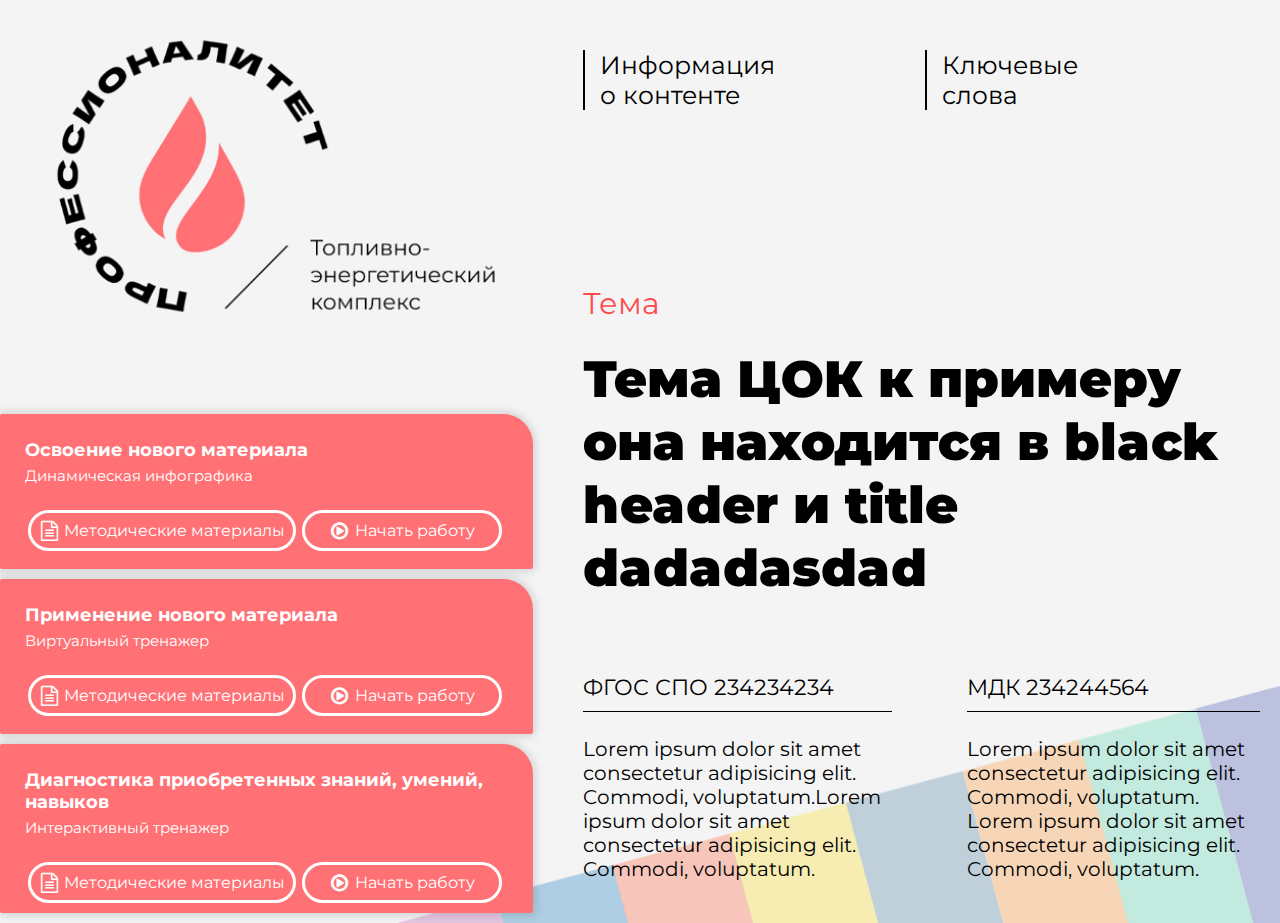
==== index.html @ f3018c9e "11.10.2024 10.12 Add new type test" ====
<!DOCTYPE html>
<html lang="en">
<head>
    <meta charset="UTF-8">
    <meta name="viewport" content="width=device-width, initial-scale=1.0">
    <script src="./data/data_main_p.js"></script>
    <script src="./scripts/main_page.js" defer></script>
    <title id="title_text_place"> </title>
    <link rel="stylesheet" href="https://cdnjs.cloudflare.com/ajax/libs/font-awesome/4.7.0/css/font-awesome.css" integrity="sha512-5A8nwdMOWrSz20fDsjczgUidUBR8liPYU+WymTZP1lmY9G6Oc7HlZv156XqnsgNUzTyMefFTcsFH/tnJE/+xBg==" crossorigin="anonymous" referrerpolicy="no-referrer" />
    <link rel="stylesheet" href="./styles/style.css">
    <link rel="stylesheet" href="./styles/popup.css">
    <link type="Image/x-icon" href="../../content/favicon.ico" rel="icon">
</head>
<body class="main_viewport" id="#style-10">
    <div class="main_container">
        <img src="content/main_logo.png" alt="main_logo" class="main_logo1">
        <div class="left_side">
            <div class="main_logo">
                <img src="content/main_logo.png" alt="main_logo" class="main_logo2">
            </div>
            <div class="buttons_content">
                <div class="lern_new_material">
                    <div class="upper_side">
                        <p class="first_word">Освоение нового материала</p>
                        <p class="second_word">Динамическая инфографика</p>
                        <div class="bottom_side">
                            <div class="btn_metod_mat">
                                <a href="#popup3" class="link_metod_mat"><i class="fa fa-file-text-o" aria-hidden="true"></i>
                                    Методические материалы
                                </a>
                            </div>
                            <div class="btn_metod_mat">
                                <a href="./pages/eom_1_unit/index.html" class="link_metod_mat"><i class="fa fa-play-circle-o" aria-hidden="true"></i>
                                    Начать работу
                                </a>
                            </div>
                        </div>
                    </div>
                </div>
                <div class="practic_new_material">
                    <div class="upper_side">
                        <p class="first_word">Применение нового материала</p>
                        <p class="second_word">Виртуальный тренажер</p>
                        <div class="bottom_side">
                            <div class="btn_metod_mat">
                                <a href="#popup4" class="link_metod_mat"><i class="fa fa-file-text-o" aria-hidden="true"></i>
                                    Методические материалы
                                </a>
                            </div>
                            <div class="btn_metod_mat">
                                <a href="./pages/eom_2_unit/index.html" class="link_metod_mat"><i class="fa fa-play-circle-o" aria-hidden="true"></i>
                                    Начать работу
                                </a>
                            </div>
                        </div>
                    </div>
                </div>
                <div class="test_new_material">
                    <div class="upper_side">
                        <p class="first_word">Диагностика приобретенных знаний, умений, навыков</p>
                        <p id="card_eom_3" class="second_word">Интерактивная мини-игра</p>
                        <div class="bottom_side">
                            <div class="btn_metod_mat">
                                <a href="#popup5" class="link_metod_mat"><i class="fa fa-file-text-o" aria-hidden="true"></i>
                                    Методические материалы
                                </a>
                            </div>
                            <div class="btn_metod_mat">
                                <a id="eom_3_ref" href="./pages/eom_3_unit/index.html" class="link_metod_mat"><i class="fa fa-play-circle-o" aria-hidden="true"></i>
                                    Начать работу
                                </a>
                            </div>
                        </div>
                    </div>
                </div>
            </div>
        </div>
        <div class="right_side">
            <div id="upper_right2" class="upper_right">
                <div class="content_info">
                    <a href="#popup1" class="link_content_info">Информация <br>о контенте</br></a>
                </div>
                <div class="key_word">
                    <a href="#popup2" class="link_key_word">Ключевые <br>слова</br></a>
                </div>
            </div>
            <div class="center_right">
                <p class="theme">Тема</p>
                <p class="main_content_name"> 

                </p>
            </div>
            <div class="bottom_right">
                <div class="fgos_and_mdk">
                    <div>
                        <h5 class="fgos">ФГОС СПО <span id="fgos_number"> </span></h5>
                        <p class="fgos_text" id="fgos_text_place">
                            
                        </p>
                    </div>
                    <div>
                        <h5 class="mdk">МДК <span id="mdk_number"> </span></h5>
                        <p class="mdk_text" id="mdk_text_place">
                            
                        </p>
                    </div>
                </div>
            </div>
        </div>
    </div>
    <div id="popup1" class="popup">
        <div class="popup_body">
            <div class="popup_content">
                <div class="popup_header">
                    <h3>Информация о контенте</h3>
                    <a href="#" class="close_popup"><i class="fa fa-times-circle fa-2xl" aria-hidden="true"></i></a>
                </div>
                <div class="popup_text" id="popup_text_1">
                    <h3 class="popup_content_header">ФГОС СПО</h3>
                    <p class="popup_tex_content"></p>
                    <h3 class="popup_content_header">ПООП Профессионалитета</h3>
                    <p class="popup_tex_content"></p>
                    <h3 class="popup_content_header">Профессиональный модуль</h3>
                    <p class="popup_tex_content"></p>
                    <h3 class="popup_content_header">МДК</h3>
                    <p class="popup_tex_content"></p>
                    <h3 class="popup_content_header">Раздел</h3>
                    <p class="popup_tex_content"></p>
                    <h3 class="popup_content_header">Тема</h3>
                    <p class="popup_tex_content"></p>
                </div>
            </div>
        </div>
    </div>
    <div id="popup2" class="popup">
        <div class="popup_body">
            <div class="popup_content">
                <div class="popup_header">
                    <h3>Ключевые слова</h3>
                    <a href="#" class="close_popup"><i class="fa fa-times-circle fa-2xl" aria-hidden="true"></i></a>
                </div>
                <div class="popup_text" id="popup_text_2">

                </div>
            </div>
        </div>
    </div>
    <div id="popup3" class="popup">
        <div class="popup_body">
            <div class="popup_content">
                <div class="popup_header">
                    <h3>Рекомендации для обучающегося </h3>
                    <a href="#" class="close_popup"><i class="fa fa-times-circle fa-2xl" aria-hidden="true"></i></a>
                </div>
                <div class="popup_text methods" id="popup_text_3">
                </div>
            </div>
        </div>
    </div>
    <div id="popup4" class="popup">
        <div class="popup_body">
            <div class="popup_content">
                <div class="popup_header">
                    <h3>Рекомендации для обучающегося </h3>
                    <a href="#" class="close_popup"><i class="fa fa-times-circle fa-2xl" aria-hidden="true"></i></a>
                </div>
                <div class="popup_text methods" id="popup_text_4">

                </div>
            </div>
        </div>
    </div>
    <div id="popup5" class="popup">
        <div class="popup_body">
            <div class="popup_content">
                <div class="popup_header">
                    <h3>Рекомендации для обучающегося </h3>
                    <a href="#" class="close_popup"><i class="fa fa-times-circle fa-2xl" aria-hidden="true"></i></a>
                </div>
                <div class="popup_text methods" id="popup_text_5">

                </div>
            </div>
        </div>
    </div>
</body>
</html>
---- styles/style.css ----
@import url('https://fonts.googleapis.com/css2?family=Montserrat:wght@200;300;400;500;600;700;800;900&family=Poppins:wght@200;300;400;500;600;700;800;900&display=swap');
*{
    margin: 0;
    padding: 0;
    box-sizing: border-box;
    font-family: 'Montserrat','Poppins', sans-serif;
}
body{
    background: #f4f4f4;
    min-height: 100vh;
    overflow-x: hidden;
}
a{
    text-decoration: none;
    color: #000;
}
.popup_method_list{
    margin-left: 15px;
}
.main_logo2{
    cursor: pointer;
    transition: transform 0.5s ease;
}
.main_logo2:hover{
    transform: scale(1.02);
}
.main_logo2:active {
    transform: scale(1.0);
    animation: shakeAnimation  0.5s ease;
}
@keyframes shakeAnimation  {
    0% {
        transform: rotate(0deg);
    }
    25% {
        transform: rotate(-2deg);
    }
    50% {
        transform: rotate(2deg);
    }
    75% {
        transform: rotate(-2deg);
    }
    100% {
        transform: rotate(0deg);
    }
}
.main_container{
    position: absolute;
    width: 100%;
    max-width: 100%;
    min-height: 100%;
    margin: 0px;
    background: #f4f4f4;
    display: grid;
    grid-template-columns: 1fr 3fr;
}
.main_logo{
    margin-bottom: 50px;
}
.lern_new_material{
    background-color: rgb(255, 113, 117);
    border-radius: 2px 30px 2px 2px;
    min-height: 155px;
    display: flex;
    flex-direction: column;
    margin-bottom: 10px;
    box-shadow: 0px 0px 10px 2px rgba(0, 0, 0, .15);
}
.practic_new_material{
    background-color: rgb(255, 113, 117);
    border-radius: 2px 30px 2px 2px;
    min-height: 155px;
    display: flex;
    flex-direction: column;
    margin-bottom: 10px;
    box-shadow: 0px 0px 10px 2px rgba(0, 0, 0, .15);
}
.test_new_material{
    background-color: rgb(255, 113, 117);
    border-radius: 2px 30px 2px 2px;
    min-height: 155px;
    display: flex;
    flex-direction: column;
    margin-bottom: 10px;
    box-shadow: 0px 0px 10px 2px rgba(0, 0, 0, .15);
}
.lern_new_material:hover{
    background-color: rgb(255, 75, 79);
    transition: 0.3s;
}
.practic_new_material:hover{
    background-color: rgb(255, 75, 79);
    transition: 0.3s;
}
.test_new_material:hover{
    background-color: rgb(255, 75, 79);
    transition: 0.3s;
}
.upper_side{
    margin-top: 15px;
    margin-left: 15px;
    width: 500px;
    padding: 10px;
}
.left_side{
    display: flex;
    flex-direction: column;
    justify-content: space-around;
}
.bottom_side{
    margin-top: 10px;
    display: flex;
    align-items: center;
    justify-content: space-around;
}
.first_word{
    font-weight: 700;
    font-size: 18px;
    margin-bottom: 5px;
    color: white;
    font-family: 'Montserrat';
}
.second_word{
    font-size: 15px;
    margin-bottom: 25px;
    color: white;
    font-family: 'Montserrat';
}
.btn_metod_mat{
    min-width: 200px;
    border: solid;
    border-color: white;
    display: flex;
    align-items: center;
    justify-content: center;
    border-radius: 25px;
}
.btn_metod_mat:hover{
    border-color: rgb(175, 18, 18);
}
.btn_metod_mat:hover a{
    color: rgb(175, 18, 18);
}
.btn_metod_mat:active{
    border-color: white;
}
.btn_metod_mat:active a{
    color: white;
}
.btn_metod_mat a{
    margin-left: 8px;
    margin-right: 8px;
    height: 100%;
    width: 100%;
    display: flex;
    align-items: center;
    justify-content: center;
    color: white;
}
.btn_metod_mat i{
    margin-right: 5px;
    margin-top: 5px;
    margin-bottom: 5px;
    height: 25px;
    width: 20px;
    display: flex;
    align-items: center;
    justify-content: center;
    font-size: 20px;
}
.main_container{
    background-image: url(../content/background_1.png);
    background-position: bottom right;
    background-repeat: no-repeat;
    background-size: contain;
}
.upper_right{
    display: flex;
    margin-left: 150px;
    margin-top: 50px;
    font-size: 25px;
    color: #000;
}
.content_info{
    border-left: 2px solid #000;
    padding-left: 15px;
    color: #000;
}
.content_info:hover {
    border-left: 3px solid rgb(255, 75, 79);
}
.key_word{
    margin-left: 150px;
    border-left: 2px solid #000;
    padding-left: 15px;
    color: #000;
}
.key_word:hover{
    border-left: 3px solid rgb(255, 75, 79);
}
.theme{
    color: rgb(255, 75, 79);
    font-size: 30px;
    align-items: center;
    margin-top: 175px;
    margin-left: 150px;
}
.main_content_name{
    margin-top: 25px;
    margin-right: 50px;
    margin-left: 150px;
    font-size: calc(4vw);
    font-weight: 900;
}
.fgos_and_mdk{
    display: flex;
    margin-left: 150px;
    margin-right: 20px;
}
.main_logo1{
    display: none;
}
.fgos_and_mdk h5{
    text-wrap: nowrap;
    font-weight: 400;
    font-size: 22px;
    width: auto;
    margin-top: 75px;
    padding-bottom: 10px;
    border-bottom: solid 1px;
}
.fgos_text{
    margin-top: 25px;
    font-size: 20px;
    max-width: 400px;
}
.mdk{
    margin-left: 75px;
    width: 300px;
}
.mdk_text{
    max-width: 250px;
    font-size: 20px;
    margin-top: 25px;
    margin-left: 75px;
    max-width: 400px;
}
.main_viewport::-webkit-scrollbar-track
{
	background-color: #dadada;
	border-radius: 0px;
    padding: 15px;
    width: 25px;
}
.main_viewport::-webkit-scrollbar
{
	width: 10px;
	background-color: #F5F5F5;
    padding: 15px;
    width: 15px;
}
.main_viewport::-webkit-scrollbar-thumb
{
	background-color: rgba(0, 0, 0, .2);
	border-radius: 10px;
	background-image: rgba(0, 0, 0, .2);
    width: 15px;
}
@media (max-width: 1580px){
    .main_container{
        background-image: url(../content/background_2.png);
        background-position: bottom right;
        background-repeat: no-repeat;
        background-size: contain;
    }
}
@media (max-width: 1370px){
    .upper_right{
        margin-left: 50px;
    }
    .theme{
        margin-left: 50px;
    }
    .main_content_name{
        margin-left: 50px;
    }
    .fgos_and_mdk{
        margin-left: 50px;
    }
}
@media (max-width: 1270px){
    .upper_right{
        display: flex;
        margin-left: 50px;
        margin-top: 50px;
        font-size: 25px;
        color: #000;
    }
    .content_info{
        border-left: 2px solid #000;
        padding-left: 15px;
        color: #000;
    }
    .key_word{
        margin-left: 50px;
        border-left: 2px solid #000;
        padding-left: 15px;
        color: #000;
    }
    .theme{
        color: rgb(255, 113, 117);
        font-size: 30px;
        align-items: center;
        margin-top: 175px;
        margin-left: 50px;
    }
    .main_content_name{
        margin-top: 25px;
        margin-left: 50px;
        font-size: calc(4vw);
        font-weight: 900;
    }
    .fgos_and_mdk{
        display: flex;
        margin-left: 50px;
    }
    .fgos_text{
        margin-top: 25px;
        font-size: 18px;
        max-width: 250px;
    }
}
@media (max-width: 1120px){
    .main_content_name{
        font-size: calc(25px + 2vw);
        font-weight: 800;
    }
    .upper_right{
        display: block;
        font-size: 20px;
    }
    .key_word{
        margin-left: 0;
        margin-top: 25px;
    }
    .fgos_and_mdk{
        padding-bottom: 15px;
        margin-top: 25px;
    }
    .theme{
        font-size: 30px;
    }
    .main_content_name{
        font-size: calc(3px+1vw);
    }
    .fgos_and_mdk h5{
        margin-top: 25px;
        font-size: 22px;
    }
    .fgos_text{
        margin-bottom: 15px;
        font-size: 20px;
    }
    .mdk{
        margin-left: 50px;
        margin-top: 10px;
    }
    .mdk_text{
        margin-left: 50px;
    }
}
@media (max-width: 1024px){
    .first_word{
        font-size: 23px;
    }
    .main_logo1{
        display: flex;
    }
    .fgos_and_mdk{
        width: 100%;
        display: flex;
        justify-content: space-around;
        margin: auto;
        max-width: 100%;
        padding-bottom: 15px;
        margin-top: 25px;
    }
    .main_logo2{
        display: none;
    }
    #upper_left{
        display: block;
        font-size: 20px;
        margin-bottom: 50px;
    }
    .second_word{
        font-size: 18px;
        margin-bottom: 10px;
    }
    .upper_side{
        width: 95%;
    }
    .bottom_side{
        justify-content: space-around;
    }
    .main_container{
        background-image: url(../content/background_3.png);
        background-position: bottom right;
        background-repeat: no-repeat;
        background-position-x: 2;
        background-size: auto;
    }
    .main_content_name{
        width: 80%;
        max-width: 80% !important;
    }
    .main_container{
        grid-template-columns: repeat(1, 1fr);
        grid-auto-flow: row;
    }
    .theme{
        margin-top: 50px;
    }
    .mdk_text{
        margin-bottom: 50px;
    }
    .main_content_name{
        max-width: 95vw;
    }
    .right_side{
        order: 1;
    }
    .left_side{
        order: 2;
    }
    .mdk{
        margin-left: 0px;
        margin-top: 10px;
    }
    .mdk_text{
        margin-left: 0px;
    }
}
@media (max-width: 750px){
    .fgos_text{
        width: 100%;
        max-width: 100%;
    }
    .fgos_and_mdk{
        margin-left: 50px;
        width: 80%;
        flex-direction: column;
    }
    .mdk_text{
        width: 100%;
        max-width: 100%;
    }
}
@media (max-width: 550px){
    .bottom_side{
        flex-direction: column;
    }
    .btn_metod_mat{
        margin-bottom: 15px;
        min-width: 270px;
    }
    .btn_metod_mat i{
        margin-top: 10px;
        margin-bottom: 10px;
    }
}
@media (max-width: 520px){
    .popup_text{
        flex-direction: column;
    }
    .popup_image{
        margin-left: 0;
        margin-top: 15px;
    }
}
---- styles/popup.css ----
/* Popup window */
.popup {
    position: fixed;
    width: 100%;
    height: 100%;
    background-color: #00000050;
    top: 0;
    left: 0;
    color: white;
    opacity: 0;
    visibility: hidden;
    overflow-y: auto;
    overflow-x: hidden;
}
.popup_text{
    display: flex;
    height: 500px;
    overflow-y: auto;
    scroll-snap-align: start;
    padding: 15px;
    align-items: flex-start;
    flex-direction: column;
    padding: 10px;
    font-size: 20px;
}
.popup_body {
    min-height: 100vh;
    display: flex;
    align-items: center;
    justify-content: center;
    padding: 30px 20px;
}
.popup_content {
    background-color: white;
    color: black;
    max-width: 700px;
    border-radius: 15px;
    padding: 25px;
}
.popup_header {
    display: flex;
    justify-content: space-between;
    padding-bottom: 15px;
    color: rgb(255, 113, 117);
    font-size: 25px;
}
.popup_header a{
    margin-left: 25px;
}
.close_popup {
    font-size: 25px;
    margin-right: 5px;
}
.close_popup:active {
    color: rgb(255, 113, 117);
}
.popup:target{
    opacity: 1;
    visibility: visible;
}
.popup_content_header{
    color: #ff7175;
    margin: 15px;
    margin-left: 0px;
}
.popup_tex_content{
    margin-left: 0px;
}
.key_word_text{
    margin-bottom: 20px;
    padding-bottom: 10px;
    border-bottom: solid 1px;
}
.key_word_text span{
    font-weight: 800;
}
.popup_method_list li{  
    margin: 15px;
}
.popup_method_list li ul{
    margin-left: 25px;
}
.popup_method_list li::marker{
    font-size: 30px;
    color: rgb(0, 112, 192);
}
.list_second_level li{
    font-size: 20px;
    list-style-type: none;
}
.list_second_level > li::marker{
    color: black;
    content: '-  ';
    margin-right: 25px;
}
*::-webkit-scrollbar-track
{   
    border-radius: 10px;
	background-color: #dadada;
	border-radius: 25px;
    padding: 15px;
    width: 25px;
}
.popup::-webkit-scrollbar {
    width: 0;
}
*::-webkit-scrollbar
{
    border-radius: 10px;
	width: 10px;
	background-color: #F5F5F5;
    padding: 15px;
    width: 15px;
}
*::-webkit-scrollbar-thumb
{   
	background-color: rgba(0, 0, 0, .2);
	border-radius: 10px;
	background-image: rgba(0, 0, 0, .2);
    width: 15px;
}
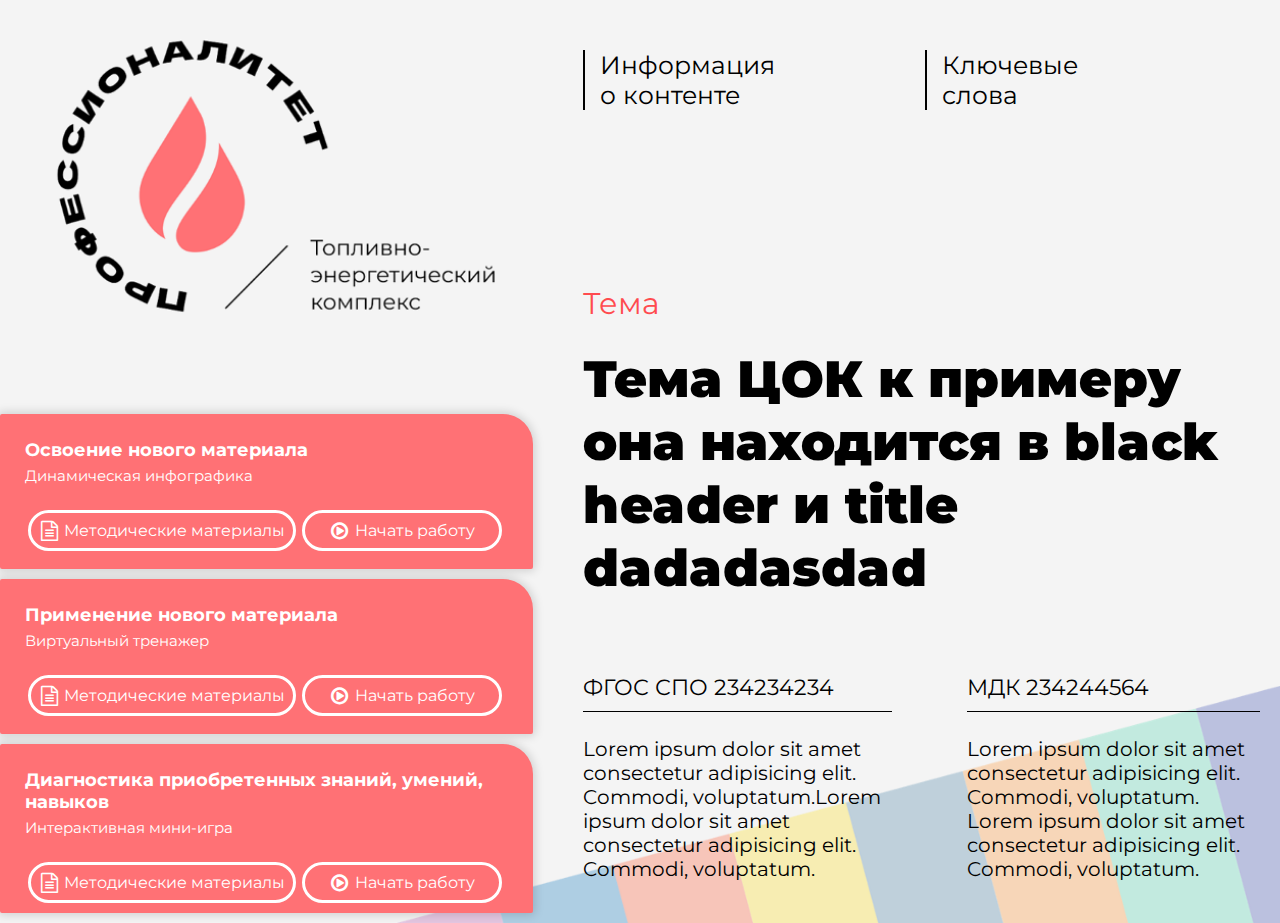
==== commit 83c2fa16: "16.10.2024 - 13.48 Add Vitaly minigame" ====
--- a/index.html
+++ b/index.html
@@ -9,7 +9,7 @@
     <link rel="stylesheet" href="https://cdnjs.cloudflare.com/ajax/libs/font-awesome/4.7.0/css/font-awesome.css" integrity="sha512-5A8nwdMOWrSz20fDsjczgUidUBR8liPYU+WymTZP1lmY9G6Oc7HlZv156XqnsgNUzTyMefFTcsFH/tnJE/+xBg==" crossorigin="anonymous" referrerpolicy="no-referrer" />
     <link rel="stylesheet" href="./styles/style.css">
     <link rel="stylesheet" href="./styles/popup.css">
-    <link type="Image/x-icon" href="../../content/favicon.ico" rel="icon">
+    <link type="Image/x-icon" href="./content/favicon.ico" rel="icon">
 </head>
 <body class="main_viewport" id="#style-10">
     <div class="main_container">
